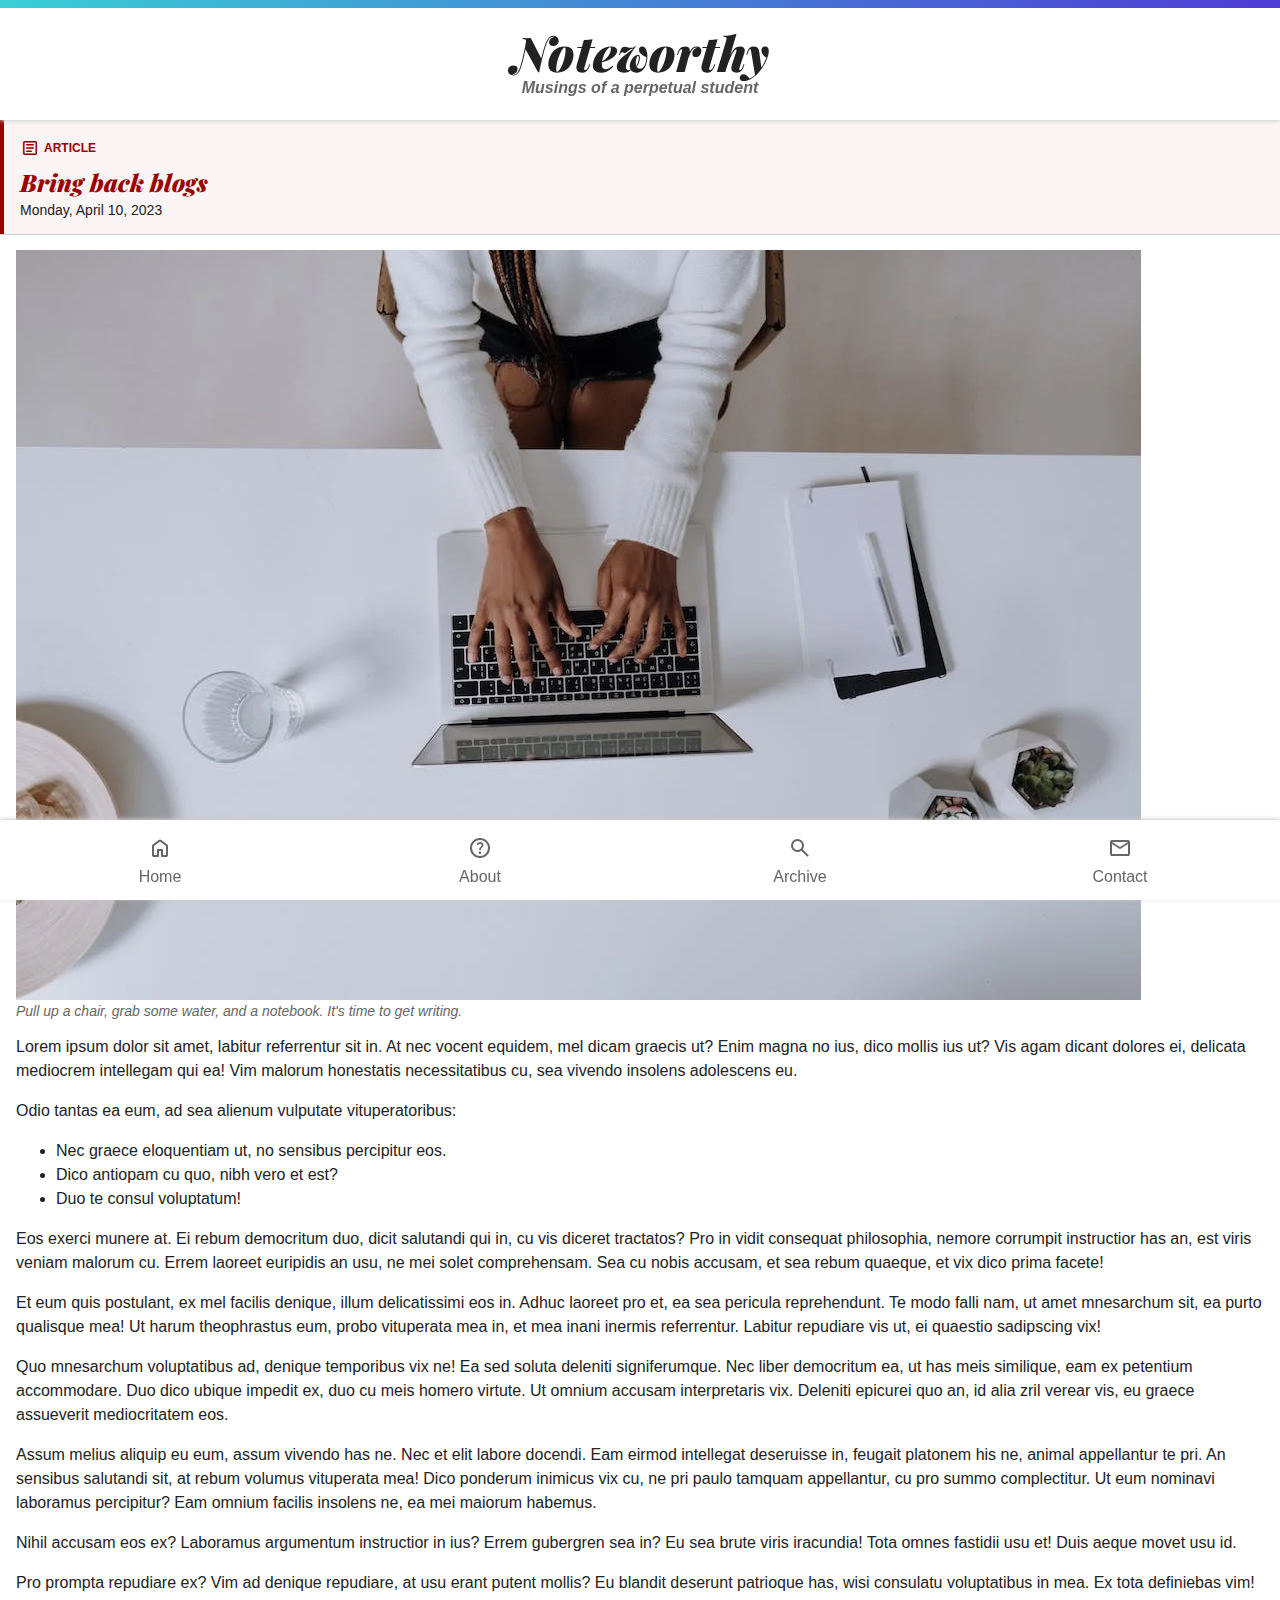
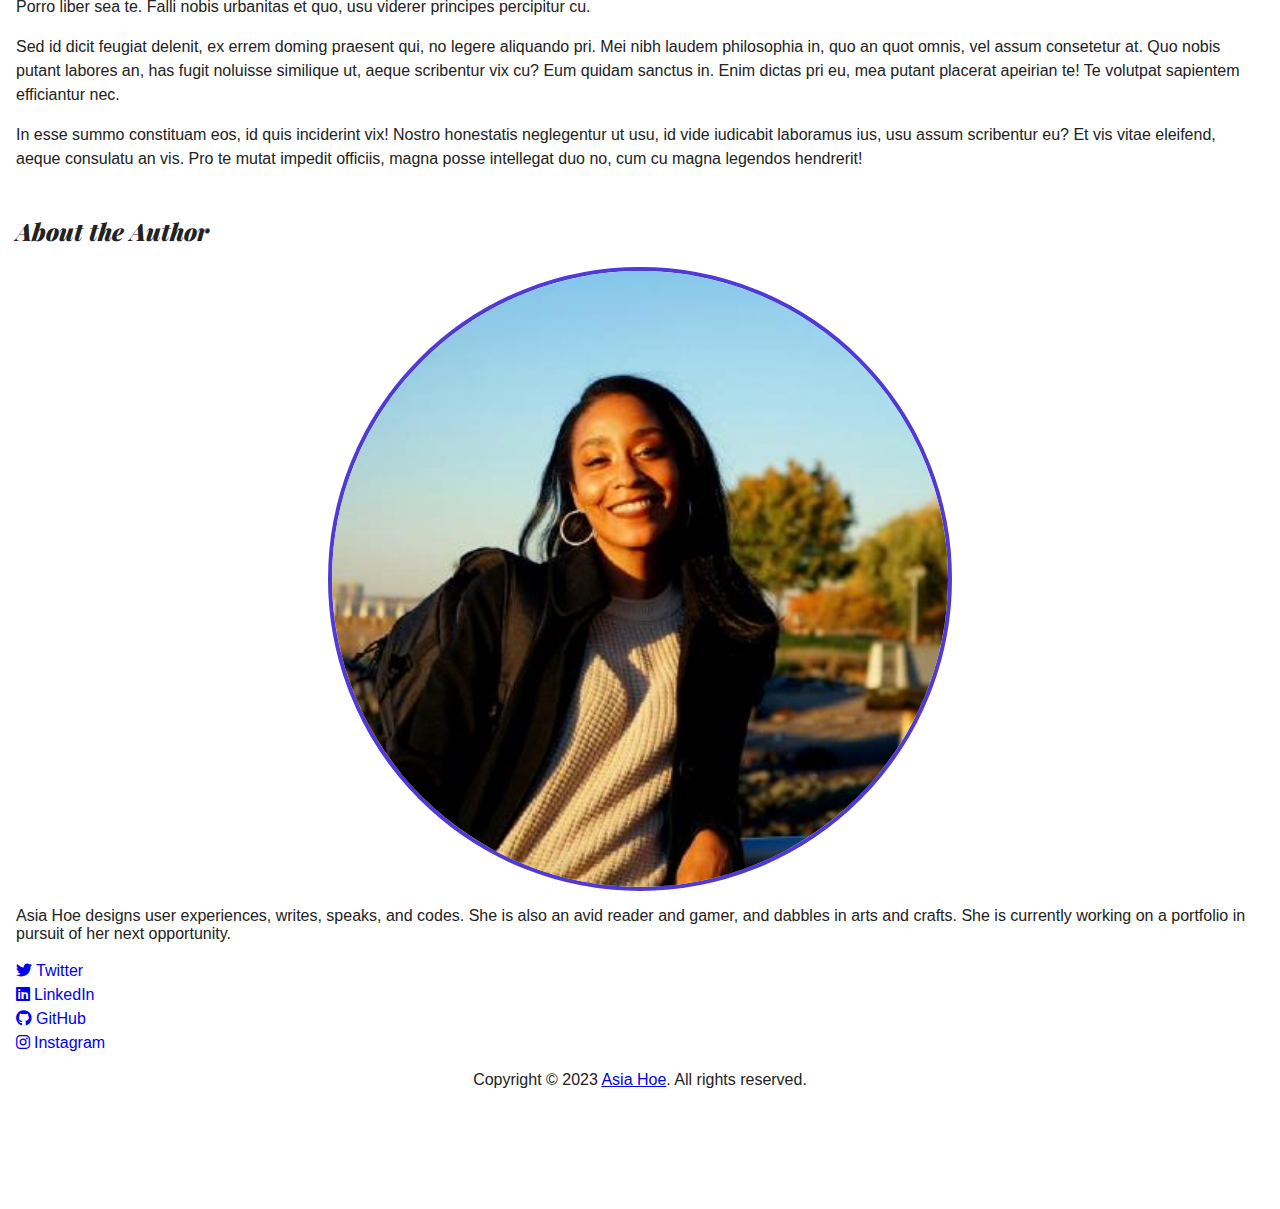
==== posts/bring-back-blogs.html @ f480265b "Mobile first version complete." ====
<!DOCTYPE html>
<html lang="en">
    <head>
        <title>Noteworthy: Musings of a perpetual student</title>
        <meta name="description" content="A personal blog website created for the Udacity Front End Nanodegree."> 
        <meta name="viewport" content="width=device-width, initial-scale=1">
        <link rel="preconnect" href="https://fonts.googleapis.com">
        <link rel="preconnect" href="https://fonts.gstatic.com" crossorigin>
        <link rel="stylesheet" href="https://fonts.googleapis.com/css2?family=Playfair+Display:ital,wght@0,900;1,900&display=swap&family=Material+Symbols+Rounded:opsz,wght,FILL,GRAD@20..24,400,0..1,-50..200">
        <link rel="stylesheet" href="../assets/css/main.css">
    </head>
    <body class="post">
        <header>
            <h1>Noteworthy</h1>
            <p class="tagline">Musings of a perpetual student</p>
        </header>
        <nav class="navbar">
            <ul>
                <li class="home"><a href="/index.html">Home</a></li>
                <li class="about"><a href="#">About</a></li>
                <li class="archive"><a href="#">Archive</a></li>
                <li class="contact"><a href="#">Contact</a></li>
            </ul>
        </nav>
        <main>
            <article>
                <header class="card article">
                    <p class="category">Article</p>
                    <h2>Bring back blogs</h2>
                    <p class="meta">Monday, April 10, 2023</p>
                </header>
                <figure>
                    <img src ="/assets/img/macbook-typing.webp" alt="Woman in white long sleeve shirt using MacBook Pro.">
                    <figcaption>Pull up a chair, grab some water, and a notebook. It's time to get writing.</figcaption>
                </figure>
                <div class="post">
                    <p>Lorem ipsum dolor sit amet, labitur referrentur sit in. At nec vocent equidem, mel dicam graecis ut? Enim magna no ius, dico mollis ius ut? Vis agam dicant dolores ei, delicata mediocrem intellegam qui ea! Vim malorum honestatis necessitatibus cu, sea vivendo insolens adolescens eu.</p>

                    <p>Odio tantas ea eum, ad sea alienum vulputate vituperatoribus:</p>
                    <ul>
                        <li>Nec graece eloquentiam ut, no sensibus percipitur eos.</li> 
                        <li>Dico antiopam cu quo, nibh vero et est?</li>
                        <li>Duo te consul voluptatum!</li>
                    </ul>

                    <p>Eos exerci munere at. Ei rebum democritum duo, dicit salutandi qui in, cu vis diceret tractatos? Pro in vidit consequat philosophia, nemore corrumpit instructior has an, est viris veniam malorum cu. Errem laoreet euripidis an usu, ne mei solet comprehensam. Sea cu nobis accusam, et sea rebum quaeque, et vix dico prima facete!</p>

                    <p>Et eum quis postulant, ex mel facilis denique, illum delicatissimi eos in. Adhuc laoreet pro et, ea sea pericula reprehendunt. Te modo falli nam, ut amet mnesarchum sit, ea purto qualisque mea! Ut harum theophrastus eum, probo vituperata mea in, et mea inani inermis referrentur. Labitur repudiare vis ut, ei quaestio sadipscing vix!</p>

                    <p>Quo mnesarchum voluptatibus ad, denique temporibus vix ne! Ea sed soluta deleniti signiferumque. Nec liber democritum ea, ut has meis similique, eam ex petentium accommodare. Duo dico ubique impedit ex, duo cu meis homero virtute. Ut omnium accusam interpretaris vix. Deleniti epicurei quo an, id alia zril verear vis, eu graece assueverit mediocritatem eos.</p>

                    <p>Assum melius aliquip eu eum, assum vivendo has ne. Nec et elit labore docendi. Eam eirmod intellegat deseruisse in, feugait platonem his ne, animal appellantur te pri. An sensibus salutandi sit, at rebum volumus vituperata mea! Dico ponderum inimicus vix cu, ne pri paulo tamquam appellantur, cu pro summo complectitur. Ut eum nominavi laboramus percipitur? Eam omnium facilis insolens ne, ea mei maiorum habemus.</p>

                    <p>Nihil accusam eos ex? Laboramus argumentum instructior in ius? Errem gubergren sea in? Eu sea brute viris iracundia! Tota omnes fastidii usu et! Duis aeque movet usu id.</p>

                    <p>Pro prompta repudiare ex? Vim ad denique repudiare, at usu erant putent mollis? Eu blandit deserunt patrioque has, wisi consulatu voluptatibus in mea. Ex tota definiebas vim! Porro liber sea te. Falli nobis urbanitas et quo, usu viderer principes percipitur cu.</p>

                    <p>Sed id dicit feugiat delenit, ex errem doming praesent qui, no legere aliquando pri. Mei nibh laudem philosophia in, quo an quot omnis, vel assum consetetur at. Quo nobis putant labores an, has fugit noluisse similique ut, aeque scribentur vix cu? Eum quidam sanctus in. Enim dictas pri eu, mea putant placerat apeirian te! Te volutpat sapientem efficiantur nec.</p>

                    <p>In esse summo constituam eos, id quis inciderint vix! Nostro honestatis neglegentur ut usu, id vide iudicabit laboramus ius, usu assum scribentur eu? Et vis vitae eleifend, aeque consulatu an vis. Pro te mutat impedit officiis, magna posse intellegat duo no, cum cu magna legendos hendrerit!</p>
                </div>
                <section class="bio">
                    <h2>About the Author</h2>
                    <img src="/assets/img/asia-portrait-west.jpg" alt="Asia Hoe, pictured at a park in New York City.">
                    <p>Asia Hoe designs user experiences, writes, speaks, and codes. She is also an avid reader and gamer, and dabbles in arts and crafts. She is currently working on a portfolio in pursuit of her next opportunity.</p>
                    <ul>
                        <li><a href="https://twitter.com/asiahoe"><i class="fa-brands fa-twitter"></i>Twitter</a></li>
                        <li><a href="https://linkedin.com/in/asiah"><i class="fa-brands fa-linkedin"></i>LinkedIn</a></li>
                        <li><a href="https://instagram.com/gynesys"><i class="fa-brands fa-github"></i>GitHub</a></li>
                        <li><a href="https://instagram.com/gynesys"><i class="fa-brands fa-instagram"></i>Instagram</a></li>
                    </ul>
                </section>
            </article>
        </main>
        <footer>
            <p>Copyright © 2023 <a href="#">Asia Hoe</a>. All rights reserved.</p>
        </footer>
    </body>
</html>
---- assets/css/main.css ----
@import url(typography.css);
@import url(navigation.css);
@import url(components.css);

/* Universal Box Sizing Reset */ 

*, *::before, *::after {
    box-sizing: border-box;
}

body {
    margin: 0;
    padding-bottom: 80px;
}

body > header {
    background-color: rgba(255, 255, 255, 0.95);
    border-top: 8px solid transparent;
    border-image: linear-gradient(to right, #3acfd5 0%, #4f3ad5 100%);
    border-image-slice: 1 0 0 0;
    border-image-width: 8px 0 0;
    box-shadow: 0 1px 4px #ccc;
    padding: 1em 1em 1.5em;
    position: fixed;
    top: 0;
    width: 100%;
}

main {
    margin-top: 120px;
    
}

img {
    max-width: 100%;
    height: auto;
}

footer {
    margin: 1em;
}

form {
    display: flex;
    flex-wrap: wrap;
    justify-content: space-between;
    column-gap: 0.5em;
    row-gap: 0.5em;
}

label {
    text-align: left;
    margin: 1em 1em 1em 0;
}

input {
    border: 1px solid #00f;
    border-radius: 2px;
    flex-basis: 100%;
    padding: 1em;
    width: 100%;
    height: 3em;
}

button {
    background-color: #00f;
    border: 0;
    border-radius: 2px;
    flex-basis: 100%;
    padding: 1em;
}
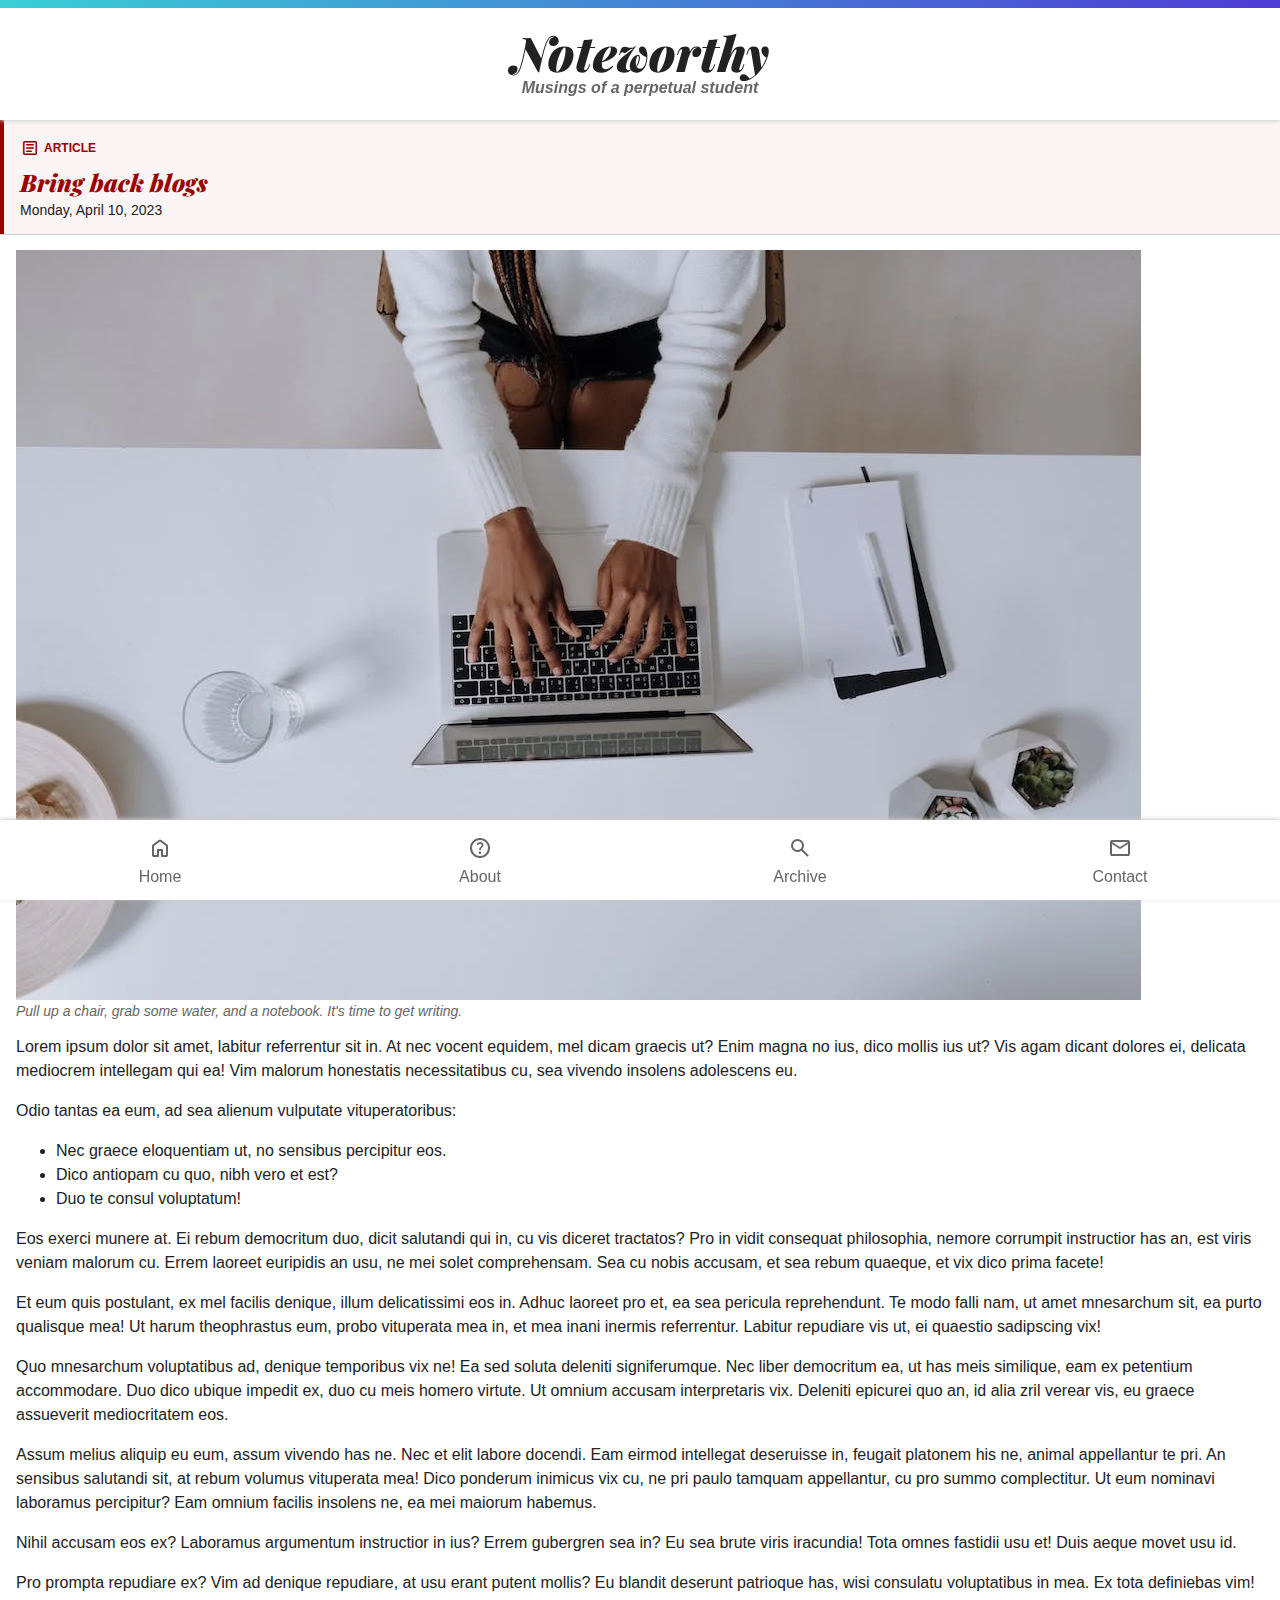
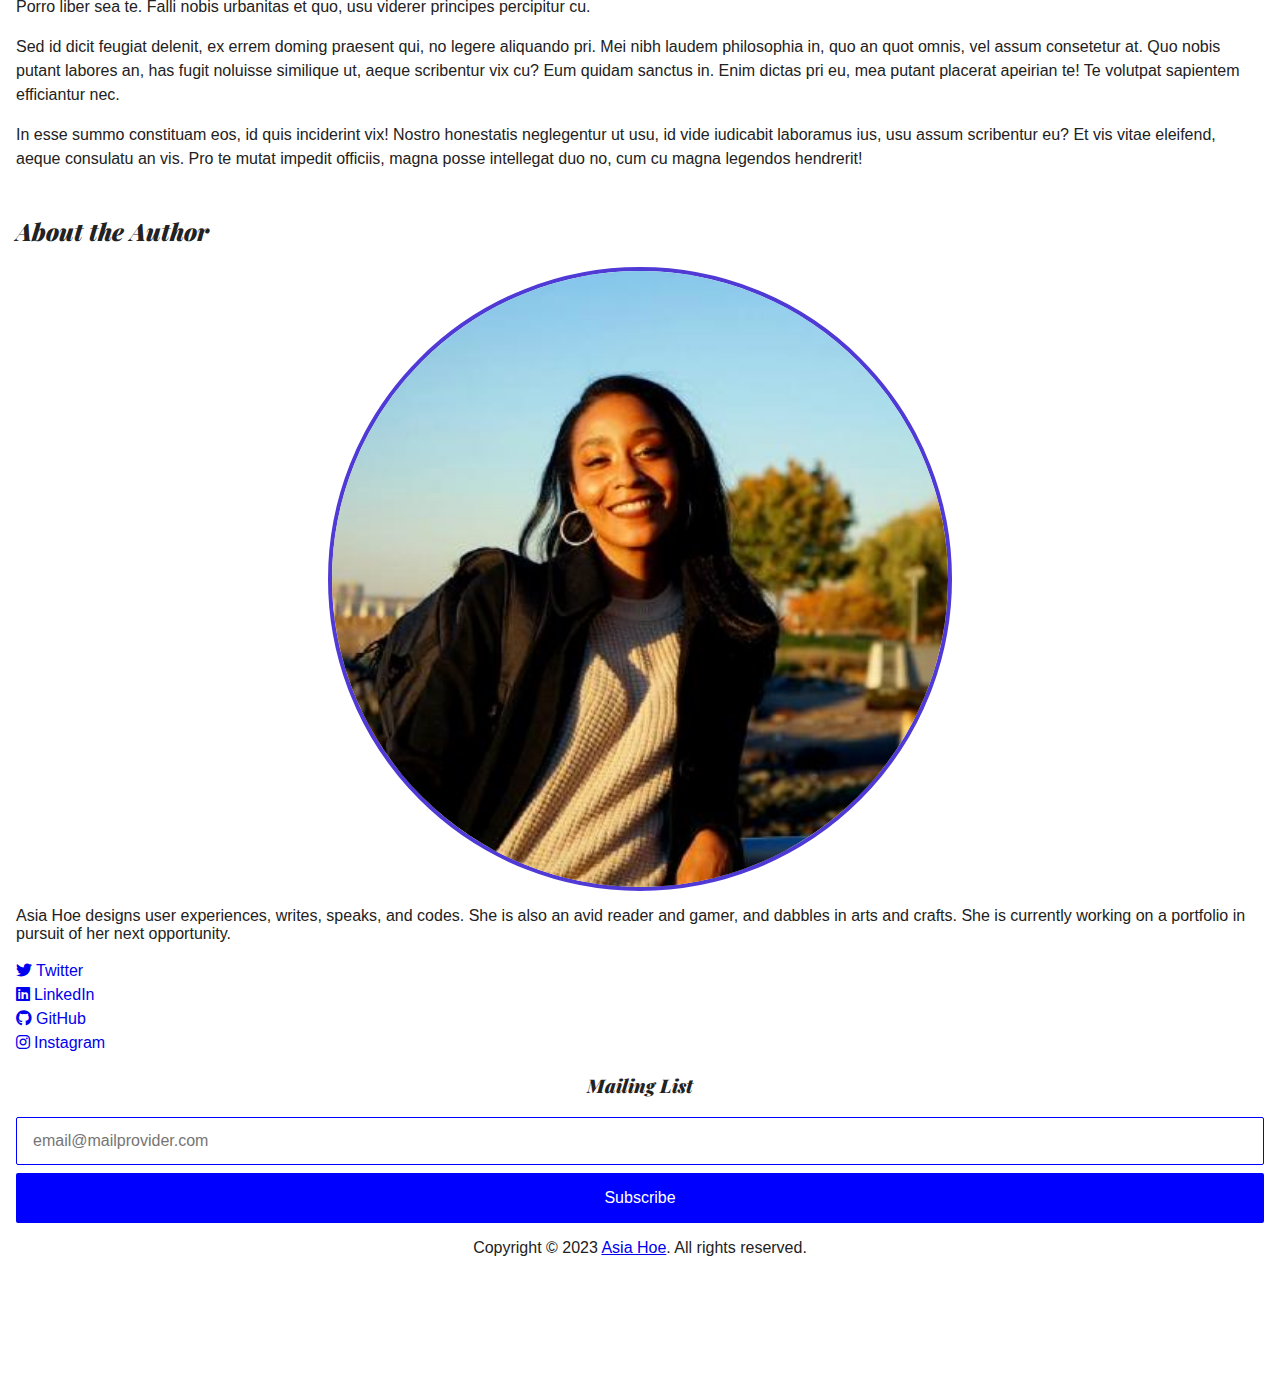
==== commit f947db0f: "Update blog post footer." ====
--- a/posts/bring-back-blogs.html
+++ b/posts/bring-back-blogs.html
@@ -73,6 +73,11 @@
             </article>
         </main>
         <footer>
+            <h3>Mailing List</h3>
+            <form>
+                <input type="email" name="email" id="email" placeholder="email@mailprovider.com">
+                <button>Subscribe</button>
+            </form>
             <p>Copyright © 2023 <a href="#">Asia Hoe</a>. All rights reserved.</p>
         </footer>
     </body>
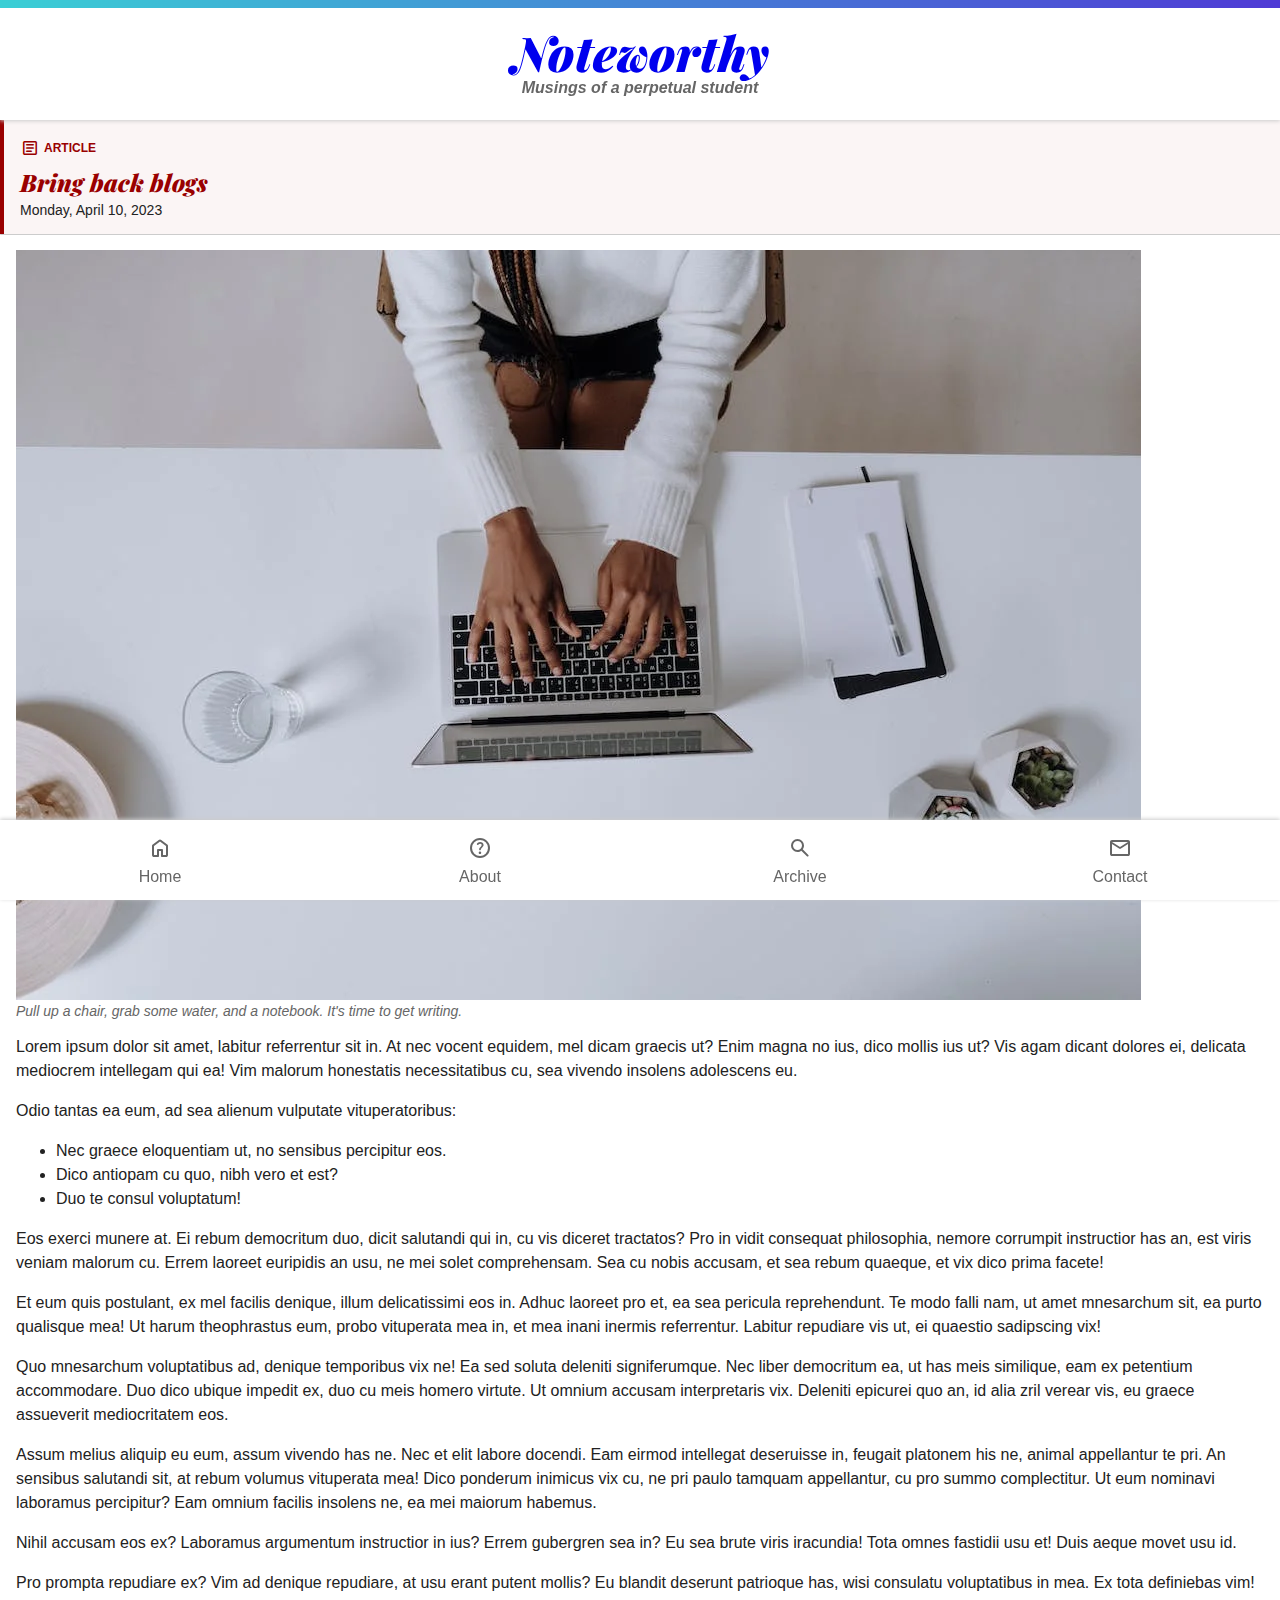
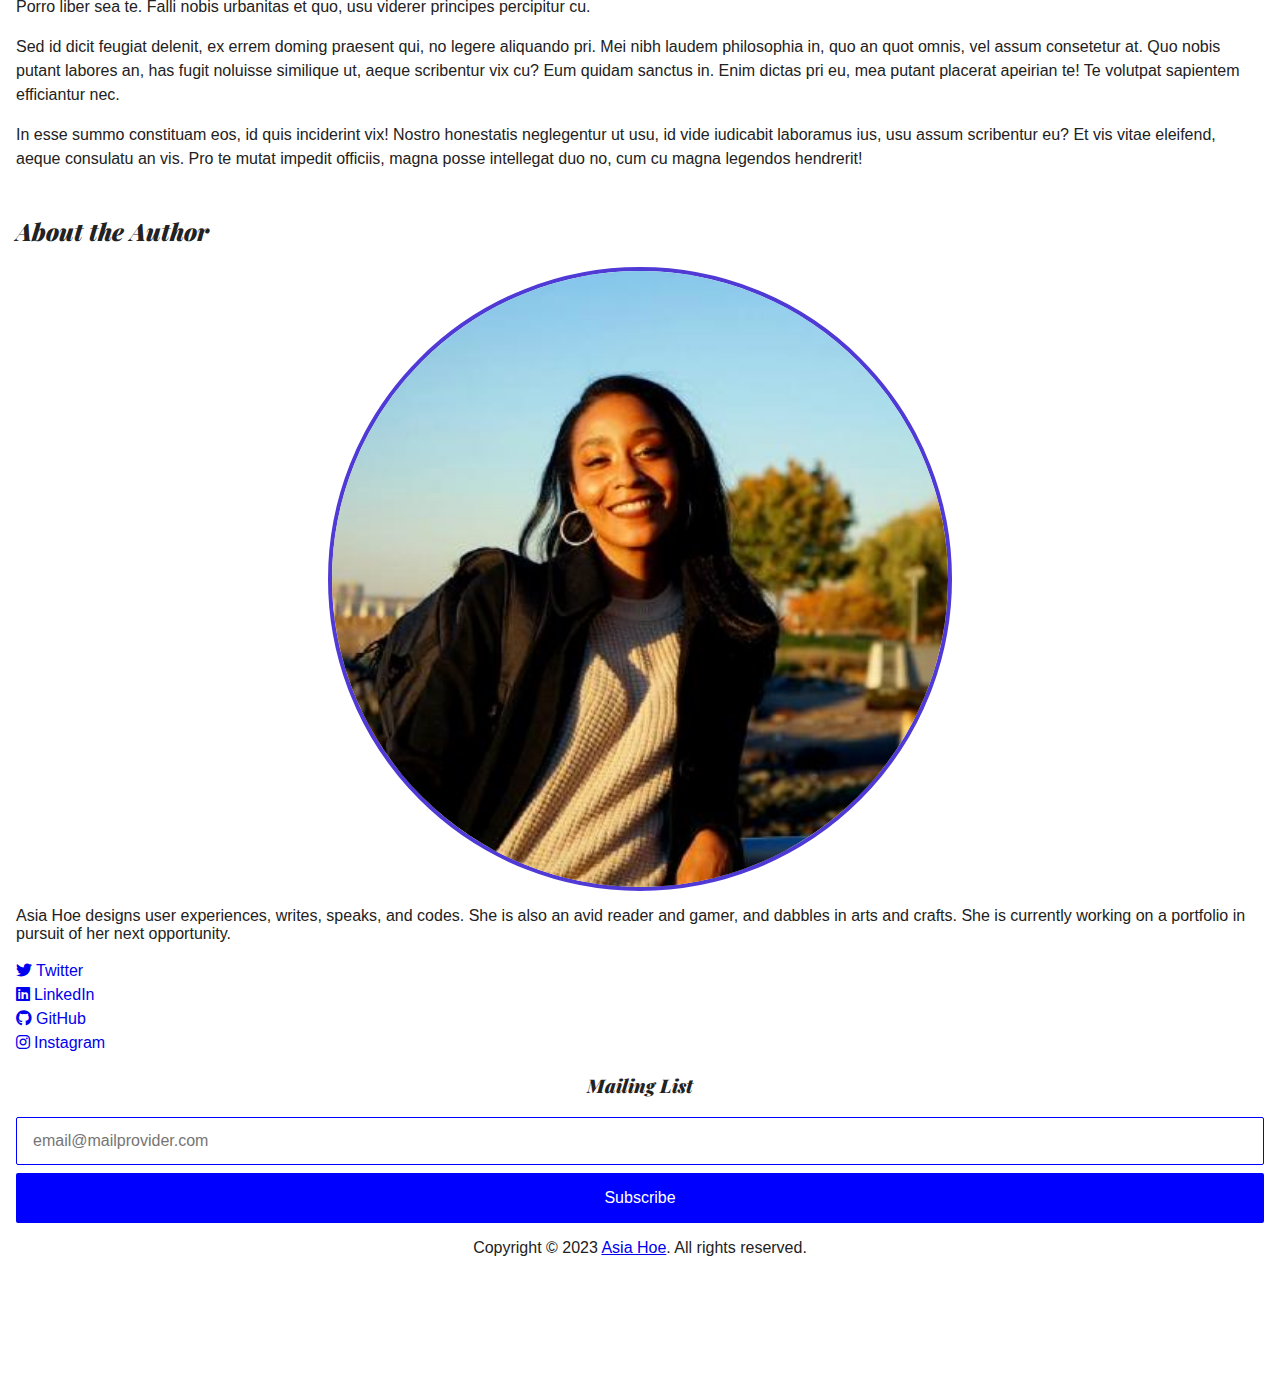
==== commit e99edbc3: "Add home link to header." ====
--- a/posts/bring-back-blogs.html
+++ b/posts/bring-back-blogs.html
@@ -11,7 +11,7 @@
     </head>
     <body class="post">
         <header>
-            <h1>Noteworthy</h1>
+            <h1><a href="/index.html">Noteworthy</a></h1>
             <p class="tagline">Musings of a perpetual student</p>
         </header>
         <nav class="navbar">
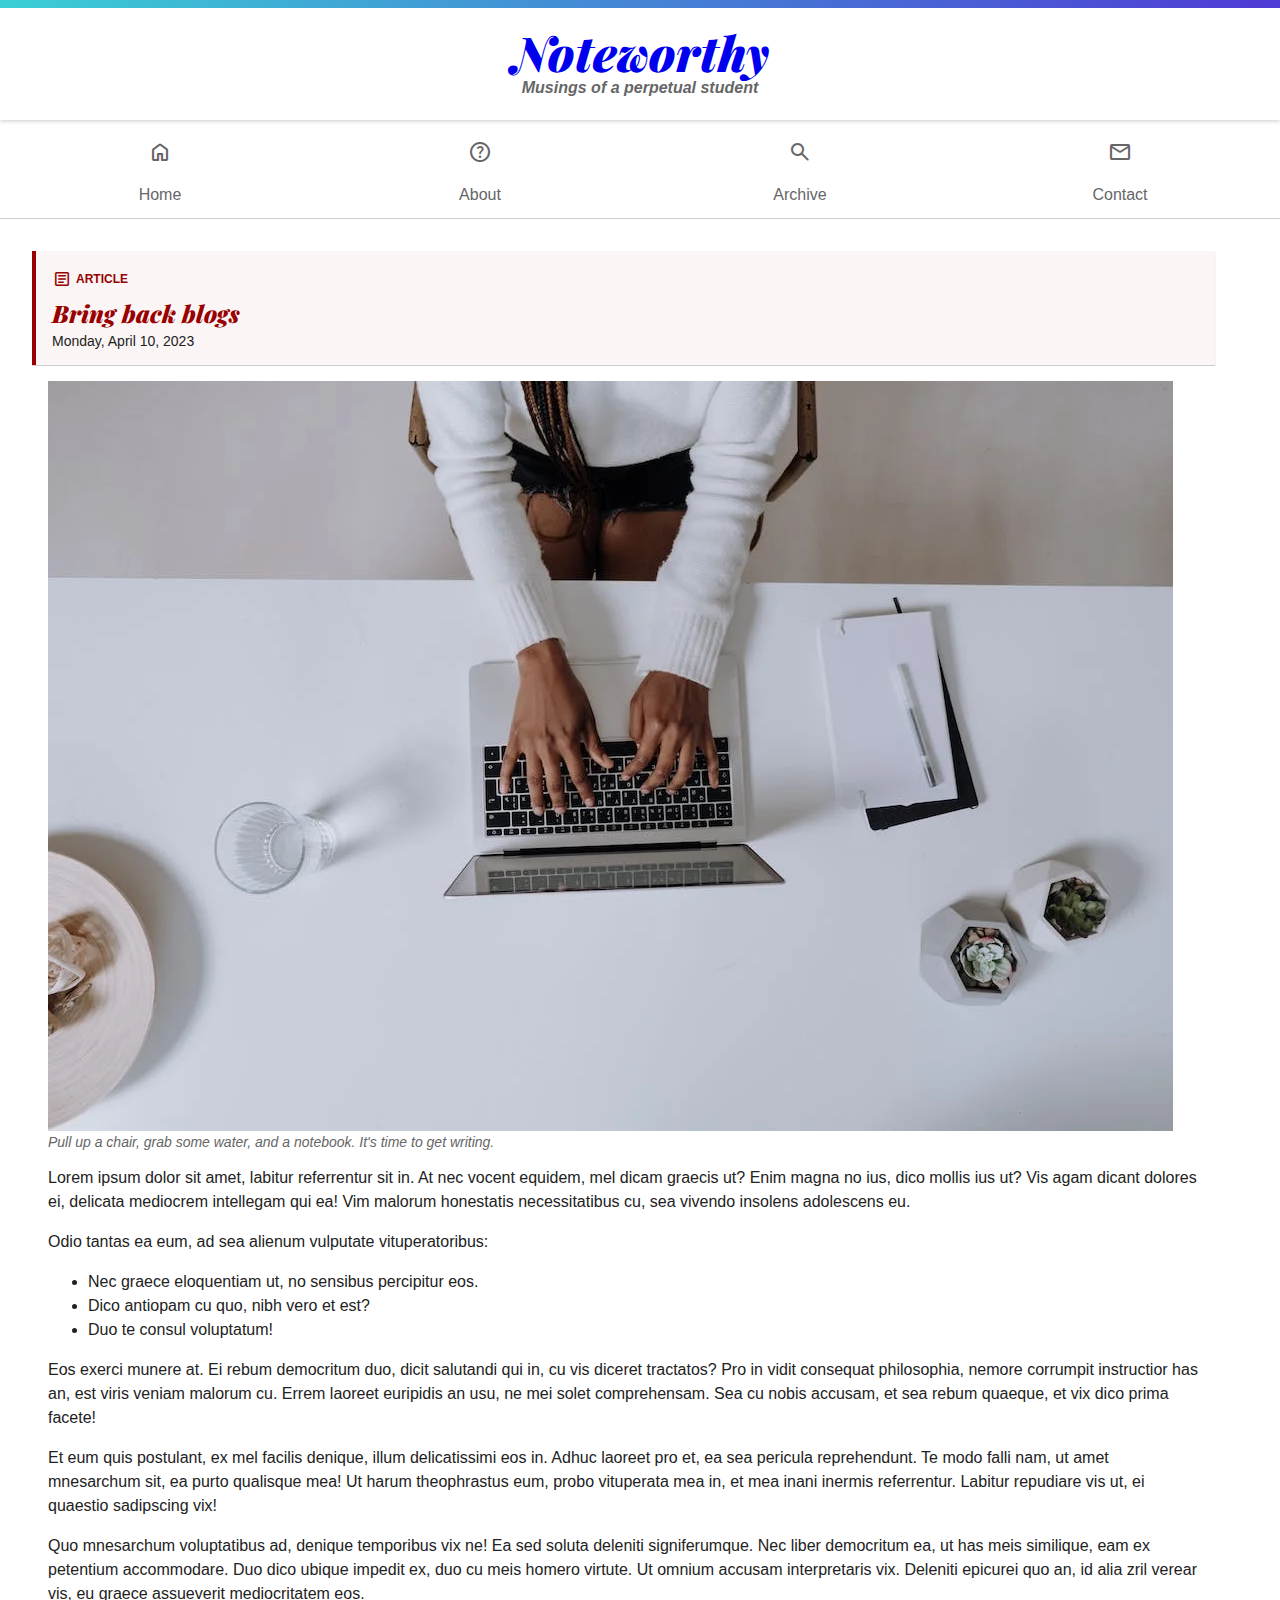
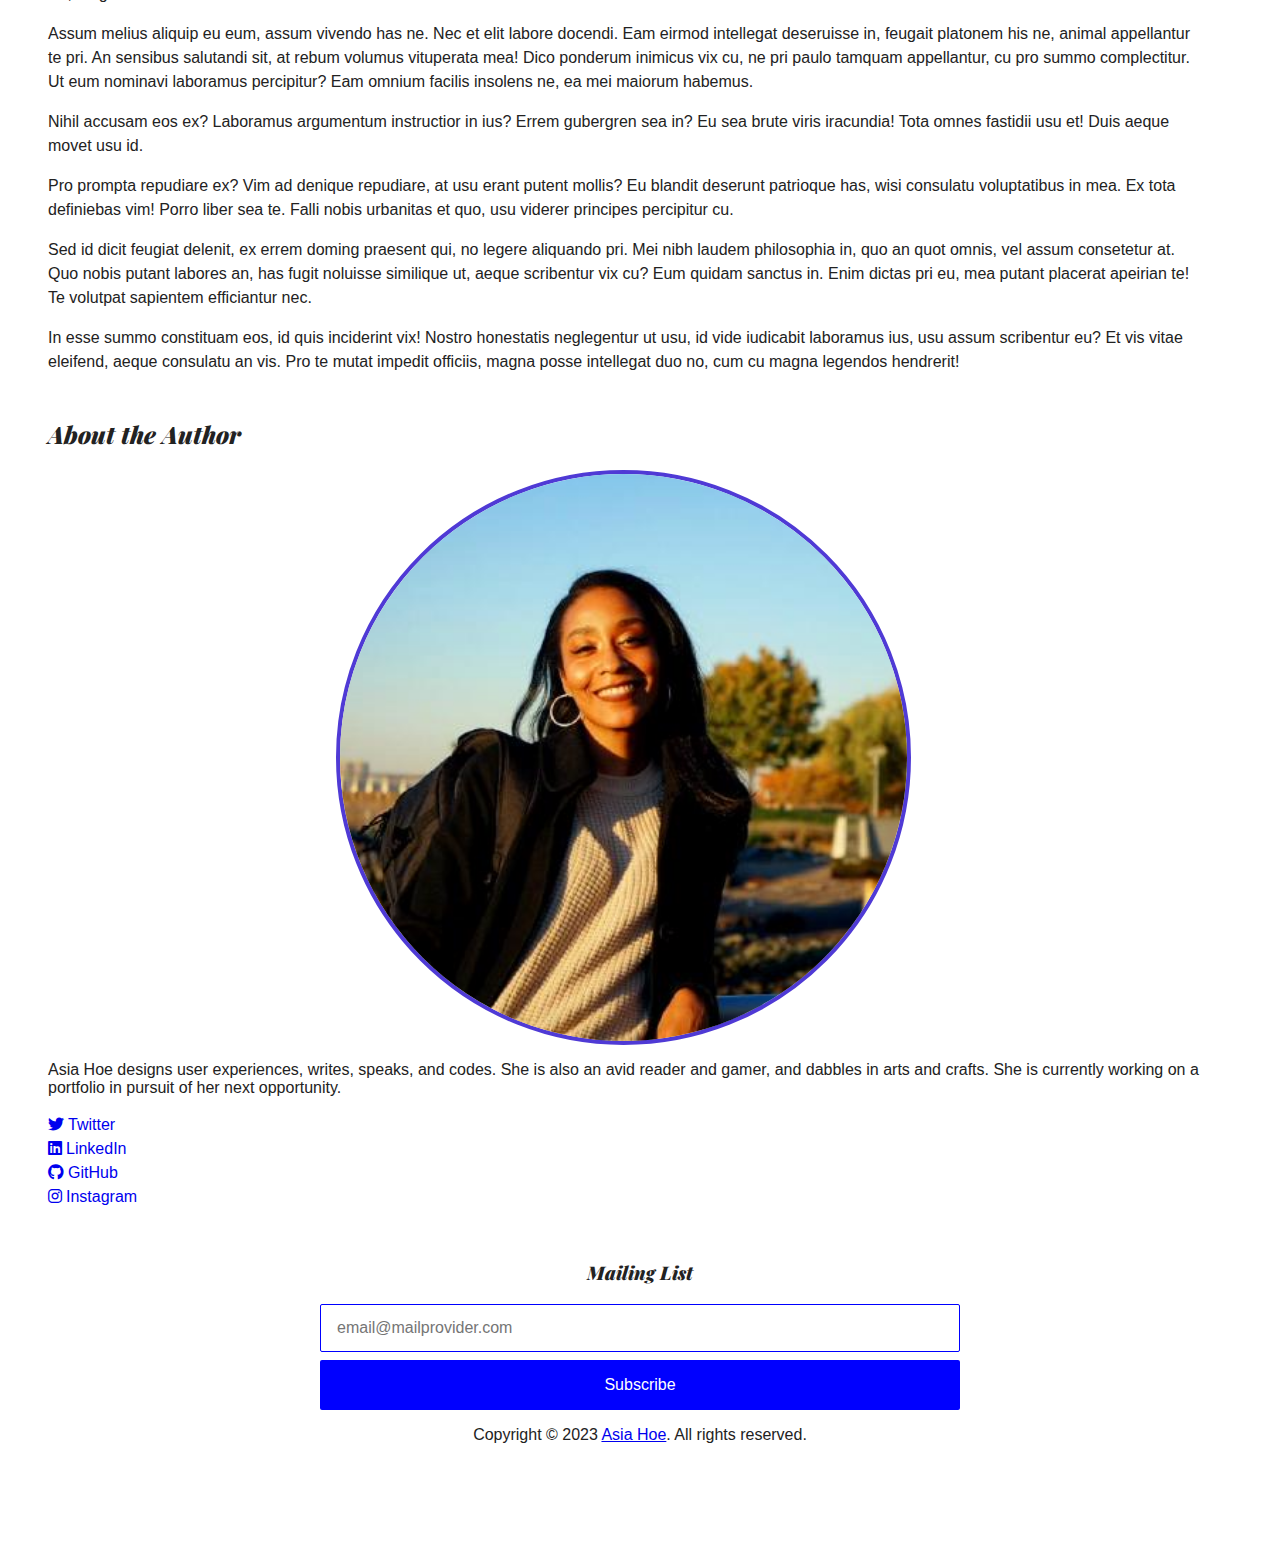
==== commit 7c599551: "Desktop version completed." ====
--- a/posts/bring-back-blogs.html
+++ b/posts/bring-back-blogs.html
@@ -23,7 +23,7 @@
             </ul>
         </nav>
         <main>
-            <article>
+            <article class="blog-entry">
                 <header class="card article">
                     <p class="category">Article</p>
                     <h2>Bring back blogs</h2>
--- a/assets/css/main.css
+++ b/assets/css/main.css
@@ -21,14 +21,24 @@
     border-image-width: 8px 0 0;
     box-shadow: 0 1px 4px #ccc;
     padding: 1em 1em 1.5em;
-    position: fixed;
-    top: 0;
+
     width: 100%;
 }
 
-main {
-    margin-top: 120px;
-    
+@media (max-width: 768px) {
+    body > header {
+        position: fixed;
+        top: 0;
+    }
+}
+
+@media (max-width: 769px) {
+
+    main {
+        margin-top: 120px;
+        
+    }
+
 }
 
 img {
@@ -68,4 +78,49 @@
     border-radius: 2px;
     flex-basis: 100%;
     padding: 1em;
+}
+
+@media (min-width: 769px) {
+   body {
+    display: grid;
+    grid-template-areas:
+        "header header"
+        "navigation navigation"
+        "main main"
+        "footer footer";
+   }
+
+   header {
+    grid-area: header;
+    margin-bottom: 1em;
+   }
+
+   nav {
+    grid-area: navigation;
+   }
+
+   .navbar {
+    border-bottom: 1px solid #ccc;
+   }
+
+   main.home {
+    grid-area: main;
+    display: grid;
+    grid-template-columns: repeat(3, 1fr);
+   }
+
+   article {
+    margin: 2em;
+   }
+
+   .card {
+    box-shadow: 0.25px 1px #ccc;
+    padding: 16px;
+}
+
+   footer {
+    grid-area: footer;
+    margin: 0 25%;
+   }
+
 }